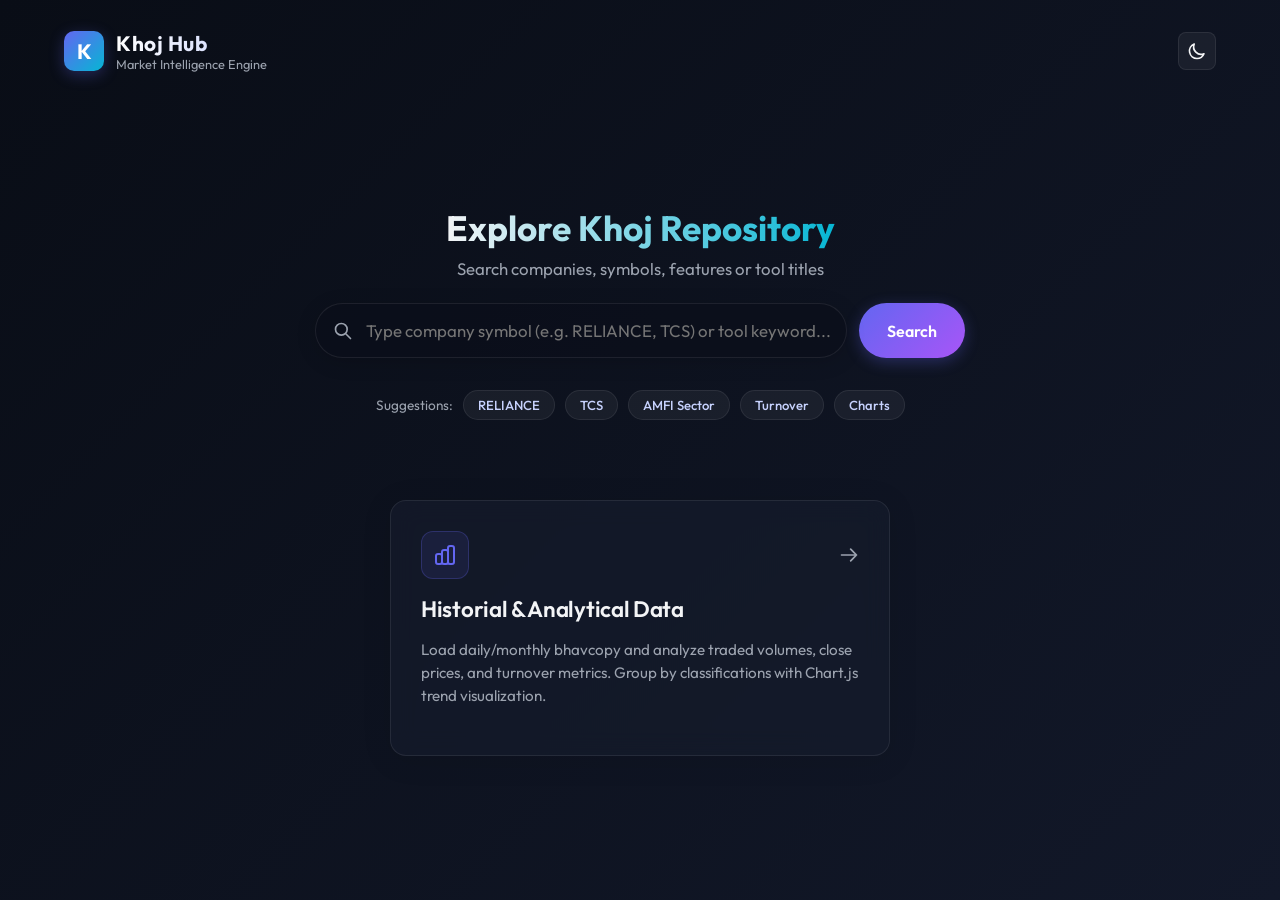
==== index.html @ 48a9803a "adds index page to the repository and light theme" ====
<!DOCTYPE html>
<html lang="en">
<head>
  <meta charset="UTF-8">
  <meta name="viewport" content="width=device-width, initial-scale=1.0">
  <title>Khoj Analytics Hub</title>
  <!-- Google Fonts: Outfit -->
  <link rel="preconnect" href="https://fonts.googleapis.com">
  <link rel="preconnect" href="https://fonts.gstatic.com" crossorigin>
  <link href="https://fonts.googleapis.com/css2?family=Outfit:wght@300;400;500;600;700&display=swap" rel="stylesheet">
  
  <style>
    :root {
      --bg-gradient-start: #090d16;
      --bg-gradient-end: #121829;
      --card-bg: rgba(22, 28, 45, 0.65);
      --card-border: rgba(255, 255, 255, 0.08);
      --text-main: #f3f4f6;
      --text-muted: #9ca3af;
      --accent-primary: #6366f1; /* Indigo */
      --accent-secondary: #06b6d4; /* Cyan */
      --accent-purple: #a855f7; /* Purple */
      --transition-speed: 0.3s;
      --logo-text-gradient-start: #ffffff;
      --logo-text-gradient-end: #c7d2fe;
      --search-bg: rgba(10, 14, 26, 0.6);
      --search-border: rgba(255, 255, 255, 0.08);
      --suggestion-bg: rgba(255, 255, 255, 0.05);
      --suggestion-hover-bg: rgba(99, 102, 241, 0.15);
      --suggestion-text: #c7d2fe;
    }

    body.light-theme {
      --bg-gradient-start: #f8fafc;
      --bg-gradient-end: #e2e8f0;
      --card-bg: rgba(255, 255, 255, 0.75);
      --card-border: rgba(15, 23, 42, 0.08);
      --text-main: #0f172a;
      --text-muted: #64748b;
      --accent-primary: #4f46e5;
      --accent-secondary: #0891b2;
      --accent-purple: #9333ea;
      --logo-text-gradient-start: #0f172a;
      --logo-text-gradient-end: #4f46e5;
      --search-bg: rgba(255, 255, 255, 0.9);
      --search-border: rgba(15, 23, 42, 0.12);
      --suggestion-bg: rgba(0, 0, 0, 0.05);
      --suggestion-hover-bg: rgba(79, 70, 229, 0.1);
      --suggestion-text: #4f46e5;
    }

    * {
      box-sizing: border-box;
      margin: 0;
      padding: 0;
    }

    body {
      font-family: 'Outfit', sans-serif;
      background: linear-gradient(135deg, var(--bg-gradient-start), var(--bg-gradient-end));
      color: var(--text-main);
      min-height: 100vh;
      overflow-x: hidden;
      display: flex;
      flex-direction: column;
      transition: background var(--transition-speed);
    }

    /* Header Styles */
    header {
      width: 100%;
      max-width: 1200px;
      margin: 0 auto;
      padding: 30px 24px;
      display: flex;
      justify-content: space-between;
      align-items: center;
    }

    .logo-container {
      display: flex;
      align-items: center;
      gap: 12px;
    }

    .logo-icon {
      width: 40px;
      height: 40px;
      background: linear-gradient(135deg, var(--accent-primary), var(--accent-secondary));
      border-radius: 10px;
      display: flex;
      align-items: center;
      justify-content: center;
      font-weight: 700;
      color: white;
      font-size: 1.3rem;
      box-shadow: 0 4px 15px rgba(99, 102, 241, 0.3);
    }

    .logo-text h1 {
      font-size: 1.3rem;
      font-weight: 700;
      background: linear-gradient(to right, var(--logo-text-gradient-start), var(--logo-text-gradient-end));
      -webkit-background-clip: text;
      -webkit-text-fill-color: transparent;
      letter-spacing: 0.5px;
    }

    .logo-text p {
      font-size: 0.8rem;
      color: var(--text-muted);
    }

    /* Theme Toggle */
    .theme-toggle-btn {
      background: var(--suggestion-bg);
      border: 1px solid var(--card-border);
      border-radius: 8px;
      width: 38px;
      height: 38px;
      display: flex;
      align-items: center;
      justify-content: center;
      cursor: pointer;
      color: var(--text-main);
      transition: all var(--transition-speed);
    }

    .theme-toggle-btn:hover {
      background: var(--suggestion-hover-bg);
      border-color: var(--accent-primary);
      transform: scale(1.05);
    }

    .theme-icon {
      width: 20px;
      height: 20px;
      stroke-width: 2.5;
    }

    .hidden {
      display: none !important;
    }

    /* Main Content */
    main {
      flex: 1;
      display: flex;
      flex-direction: column;
      align-items: center;
      justify-content: center;
      padding: 40px 24px 80px 24px;
      max-width: 800px;
      width: 100%;
      margin: 0 auto;
    }

    /* Search Area */
    .search-section {
      width: 100%;
      text-align: center;
      margin-bottom: 60px;
      display: flex;
      flex-direction: column;
      align-items: center;
      gap: 24px;
    }

    .search-title h2 {
      font-size: 2.2rem;
      font-weight: 700;
      margin-bottom: 8px;
      background: linear-gradient(to right, var(--text-main), var(--accent-secondary));
      -webkit-background-clip: text;
      -webkit-text-fill-color: transparent;
    }

    .search-title p {
      font-size: 1.05rem;
      color: var(--text-muted);
    }

    .search-box-container {
      position: relative;
      width: 100%;
      max-width: 650px;
      display: flex;
      gap: 12px;
    }

    .search-input-wrapper {
      position: relative;
      flex: 1;
    }

    .search-icon-svg {
      position: absolute;
      left: 18px;
      top: 50%;
      transform: translateY(-50%);
      width: 20px;
      height: 20px;
      color: var(--text-muted);
      pointer-events: none;
    }

    .search-input {
      width: 100%;
      padding: 16px 16px 16px 50px;
      font-size: 1.05rem;
      font-family: inherit;
      color: var(--text-main);
      background: var(--search-bg);
      border: 1px solid var(--search-border);
      border-radius: 30px;
      outline: none;
      transition: all var(--transition-speed);
      box-shadow: 0 4px 20px rgba(0, 0, 0, 0.15);
    }

    .search-input:focus {
      border-color: var(--accent-primary);
      box-shadow: 0 4px 25px rgba(99, 102, 241, 0.25);
    }

    .search-btn {
      padding: 0 28px;
      font-size: 1rem;
      font-weight: 600;
      font-family: inherit;
      color: white;
      background: linear-gradient(135deg, var(--accent-primary), var(--accent-purple));
      border: none;
      border-radius: 30px;
      cursor: pointer;
      box-shadow: 0 4px 15px rgba(99, 102, 241, 0.3);
      transition: all var(--transition-speed);
      display: flex;
      align-items: center;
      justify-content: center;
    }

    .search-btn:hover {
      transform: translateY(-2px);
      box-shadow: 0 6px 20px rgba(99, 102, 241, 0.45);
    }

    .search-btn:active {
      transform: translateY(0);
    }

    /* Suggestions */
    .suggestions {
      display: flex;
      flex-wrap: wrap;
      justify-content: center;
      gap: 10px;
      margin-top: 8px;
    }

    .suggestion-label {
      font-size: 0.85rem;
      color: var(--text-muted);
      align-self: center;
    }

    .suggestion-tag {
      font-size: 0.82rem;
      padding: 6px 14px;
      background: var(--suggestion-bg);
      color: var(--suggestion-text);
      border: 1px solid var(--card-border);
      border-radius: 20px;
      cursor: pointer;
      transition: all var(--transition-speed);
      font-weight: 500;
    }

    .suggestion-tag:hover {
      background: var(--suggestion-hover-bg);
      border-color: var(--accent-primary);
      transform: translateY(-1px);
    }

    /* Card Grid */
    .grid-container {
      width: 100%;
      display: flex;
      justify-content: center;
      margin-top: 20px;
      transition: opacity var(--transition-speed), transform var(--transition-speed);
    }

    /* Card Styling */
    .dashboard-card {
      background: var(--card-bg);
      border: 1px solid var(--card-border);
      border-radius: 16px;
      padding: 30px;
      width: 100%;
      max-width: 500px;
      cursor: pointer;
      text-decoration: none;
      color: inherit;
      display: flex;
      flex-direction: column;
      gap: 16px;
      backdrop-filter: blur(12px);
      transition: all 0.4s cubic-bezier(0.165, 0.84, 0.44, 1);
      position: relative;
      box-shadow: 0 4px 30px rgba(0, 0, 0, 0.1);
      overflow: hidden;
    }

    /* Neon Gradient Border Hover Effect */
    .dashboard-card::before {
      content: '';
      position: absolute;
      inset: 0;
      background: linear-gradient(135deg, var(--accent-primary), var(--accent-secondary), var(--accent-purple));
      opacity: 0;
      transition: opacity 0.4s;
      z-index: 0;
    }

    .dashboard-card-inner {
      position: relative;
      z-index: 1;
      display: flex;
      flex-direction: column;
      gap: 16px;
      width: 100%;
    }

    .dashboard-card:hover {
      transform: translateY(-6px) scale(1.01);
      box-shadow: 0 12px 40px rgba(99, 102, 241, 0.2);
      border-color: transparent;
    }

    .dashboard-card:hover::before {
      opacity: 0.15;
    }

    /* Card Icon */
    .card-header-row {
      display: flex;
      justify-content: space-between;
      align-items: center;
    }

    .card-icon-container {
      width: 48px;
      height: 48px;
      border-radius: 12px;
      background: rgba(99, 102, 241, 0.1);
      border: 1px solid rgba(99, 102, 241, 0.25);
      display: flex;
      align-items: center;
      justify-content: center;
      color: var(--accent-primary);
      transition: all var(--transition-speed);
    }

    .dashboard-card:hover .card-icon-container {
      background: var(--accent-primary);
      color: white;
      box-shadow: 0 0 15px rgba(99, 102, 241, 0.4);
    }

    .card-icon-svg {
      width: 24px;
      height: 24px;
    }

    .arrow-icon-svg {
      width: 20px;
      height: 20px;
      color: var(--text-muted);
      transition: transform var(--transition-speed), color var(--transition-speed);
    }

    .dashboard-card:hover .arrow-icon-svg {
      transform: translateX(5px);
      color: var(--accent-secondary);
    }

    /* Card Details */
    .card-title {
      font-size: 1.4rem;
      font-weight: 600;
      color: var(--text-main);
      letter-spacing: -0.3px;
    }

    .card-desc {
      font-size: 0.95rem;
      color: var(--text-muted);
      line-height: 1.5;
    }

    /* Expandable details list */
    .card-details-list {
      opacity: 0;
      max-height: 0;
      overflow: hidden;
      transform: translateY(10px);
      transition: all 0.5s cubic-bezier(0.165, 0.84, 0.44, 1);
      display: flex;
      flex-direction: column;
      gap: 10px;
      border-top: 1px solid rgba(255, 255, 255, 0.05);
      padding-top: 0;
    }

    body.light-theme .card-details-list {
      border-top-color: rgba(0, 0, 0, 0.05);
    }

    .dashboard-card:hover .card-details-list {
      opacity: 1;
      max-height: 260px; /* high enough to fit content */
      transform: translateY(0);
      padding-top: 16px;
      margin-top: 4px;
    }

    .detail-item {
      display: flex;
      align-items: center;
      gap: 10px;
      font-size: 0.88rem;
      color: var(--text-muted);
    }

    .detail-bullet {
      width: 6px;
      height: 6px;
      border-radius: 50%;
      background: var(--accent-secondary);
      flex-shrink: 0;
    }

    /* No search results view */
    .no-results {
      text-align: center;
      padding: 40px;
      color: var(--text-muted);
      display: none;
      flex-direction: column;
      align-items: center;
      gap: 12px;
    }

    .no-results-icon {
      width: 48px;
      height: 48px;
      color: var(--text-muted);
      opacity: 0.5;
    }

    .fade-out {
      opacity: 0.15;
      transform: scale(0.98);
      pointer-events: none;
    }
  </style>
</head>
<body>

  <!-- Header -->
  <header>
    <div class="logo-container">
      <div class="logo-icon">K</div>
      <div class="logo-text">
        <h1>Khoj Hub</h1>
        <p>Market Intelligence Engine</p>
      </div>
    </div>

    <button id="theme-toggle-btn" class="theme-toggle-btn" onclick="toggleTheme()" title="Toggle Theme" aria-label="Toggle Theme">
      <!-- Moon Icon -->
      <svg class="theme-icon moon-icon" xmlns="http://www.w3.org/2000/svg" fill="none" viewBox="0 0 24 24" stroke="currentColor">
        <path stroke-linecap="round" stroke-linejoin="round" stroke-width="2" d="M20.354 15.354A9 9 0 018.646 3.646 9.003 9.003 0 0012 21a9.003 9.003 0 008.354-5.646z" />
      </svg>
      <!-- Sun Icon -->
      <svg class="theme-icon sun-icon hidden" xmlns="http://www.w3.org/2000/svg" fill="none" viewBox="0 0 24 24" stroke="currentColor">
        <path stroke-linecap="round" stroke-linejoin="round" stroke-width="2" d="M12 3v1m0 16v1m9-9h-1M4 12H3m15.364-6.364l-.707.707M6.343 17.657l-.707.707m0-12.728l.707.707m12.728 12.728l.707.707M12 8a4 4 0 100 8 4 4 0 000-8z" />
      </svg>
    </button>
  </header>

  <!-- Main Content Area -->
  <main>
    
    <!-- Search Section -->
    <div class="search-section">
      <div class="search-title">
        <h2>Explore Khoj Repository</h2>
        <p>Search companies, symbols, features or tool titles</p>
      </div>

      <div class="search-box-container">
        <div class="search-input-wrapper">
          <svg class="search-icon-svg" xmlns="http://www.w3.org/2000/svg" fill="none" viewBox="0 0 24 24" stroke="currentColor">
            <path stroke-linecap="round" stroke-linejoin="round" stroke-width="2" d="M21 21l-6-6m2-5a7 7 0 11-14 0 7 7 0 0114 0z" />
          </svg>
          <input type="text" id="repo-search" class="search-input" placeholder="Type company symbol (e.g. RELIANCE, TCS) or tool keyword..." oninput="handleSearchInput(event)" onkeydown="handleSearchKey(event)">
        </div>
        <button class="search-btn" onclick="triggerSearchRedirect()">
          Search
        </button>
      </div>

      <!-- Suggestions -->
      <div class="suggestions">
        <span class="suggestion-label">Suggestions:</span>
        <span class="suggestion-tag" onclick="prefillSearch('RELIANCE')">RELIANCE</span>
        <span class="suggestion-tag" onclick="prefillSearch('TCS')">TCS</span>
        <span class="suggestion-tag" onclick="prefillSearch('AMFI')">AMFI Sector</span>
        <span class="suggestion-tag" onclick="prefillSearch('Turnover')">Turnover</span>
        <span class="suggestion-tag" onclick="prefillSearch('Charts')">Charts</span>
      </div>
    </div>

    <!-- Tool Cards Grid -->
    <div class="grid-container" id="cards-grid">
      
      <!-- Card: Historial & Analytical Data -->
      <a href="javascript:void(0)" class="dashboard-card" id="card-turnover" onclick="handleCardClick('turnover_assement.html')">
        <div class="dashboard-card-inner">
          <div class="card-header-row">
            <div class="card-icon-container">
              <svg class="card-icon-svg" xmlns="http://www.w3.org/2000/svg" fill="none" viewBox="0 0 24 24" stroke="currentColor">
                <path stroke-linecap="round" stroke-linejoin="round" stroke-width="2" d="M9 19v-6a2 2 0 00-2-2H5a2 2 0 00-2 2v6a2 2 0 002 2h2a2 2 0 002-2zm0 0V9a2 2 0 012-2h2a2 2 0 012 2v10m-6 0a2 2 0 002 2h2a2 2 0 002-2m0 0V5a2 2 0 012-2h2a2 2 0 012 2v14a2 2 0 01-2 2h-2a2 2 0 01-2-2z" />
              </svg>
            </div>
            <svg class="arrow-icon-svg" xmlns="http://www.w3.org/2000/svg" fill="none" viewBox="0 0 24 24" stroke="currentColor">
              <path stroke-linecap="round" stroke-linejoin="round" stroke-width="2" d="M14 5l7 7m0 0l-7 7m7-7H3" />
            </svg>
          </div>
          
          <div class="card-title">Historial & Analytical Data</div>
          
          <div class="card-desc">
            Load daily/monthly bhavcopy and analyze traded volumes, close prices, and turnover metrics. Group by classifications with Chart.js trend visualization.
          </div>

          <!-- Hover Details list -->
          <div class="card-details-list">
            <div class="detail-item">
              <div class="detail-bullet"></div>
              <span><strong>Daily & Monthly Analytics:</strong> Granular time-series switching</span>
            </div>
            <div class="detail-item">
              <div class="detail-bullet"></div>
              <span><strong>Dynamic Dimensions:</strong> Group by category, industry, zone, city</span>
            </div>
            <div class="detail-item">
              <div class="detail-bullet"></div>
              <span><strong>Trend Charting:</strong> Visualize turnover, volume, and prices</span>
            </div>
            <div class="detail-item">
              <div class="detail-bullet"></div>
              <span><strong>Tag Hierarchies:</strong> Expand and compare nested AMFI classifications</span>
            </div>
            <div class="detail-item">
              <div class="detail-bullet"></div>
              <span><strong>Offline Ingestion:</strong> Drag-and-drop parser for local CSV files</span>
            </div>
          </div>
        </div>
      </a>

    </div>

    <!-- No results container -->
    <div class="no-results" id="no-results-box">
      <svg class="no-results-icon" xmlns="http://www.w3.org/2000/svg" fill="none" viewBox="0 0 24 24" stroke="currentColor">
        <path stroke-linecap="round" stroke-linejoin="round" stroke-width="2" d="M9.172 16.172a4 4 0 015.656 0M9 10h.01M15 10h.01M21 12a9 9 0 11-18 0 9 9 0 0118 0z" />
      </svg>
      <h3>No matching tools found</h3>
      <p>Try searching for "RELIANCE", "Charts", "AMFI", or "Turnover".</p>
    </div>

  </main>

  <script>
    // Tool details and keywords for the search matching
    const TOOLS = [
      {
        id: 'card-turnover',
        url: 'turnover_assement.html',
        keywords: [
          'historial', 'historical', 'analytical', 'data', 'turnover', 'bhavcopy', 
          'volume', 'price', 'market', 'stock', 'chart', 'graph', 'trend', 
          'amfi', 'category', 'industry', 'classification', 'zone', 'city',
          'daily', 'monthly', 'ingestion', 'csv'
        ]
      }
    ];

    // Theme Management
    function toggleTheme() {
      const isLight = document.body.classList.toggle('light-theme');
      localStorage.setItem('theme', isLight ? 'light' : 'dark');
      syncThemeIcons(isLight);
    }

    function syncThemeIcons(isLight) {
      const sunIcon = document.querySelector('.sun-icon');
      const moonIcon = document.querySelector('.moon-icon');
      if (sunIcon && moonIcon) {
        if (isLight) {
          sunIcon.classList.remove('hidden');
          moonIcon.classList.add('hidden');
        } else {
          sunIcon.classList.add('hidden');
          moonIcon.classList.remove('hidden');
        }
      }
    }

    // Initialize Theme early
    (function() {
      const savedTheme = localStorage.getItem('theme');
      if (savedTheme === 'light') {
        document.body.classList.add('light-theme');
      }
    })();

    window.addEventListener('DOMContentLoaded', () => {
      const savedTheme = localStorage.getItem('theme');
      syncThemeIcons(savedTheme === 'light');
    });

    // Search and Suggestion Handling
    function prefillSearch(term) {
      const input = document.getElementById('repo-search');
      input.value = term;
      input.focus();
      // Trigger matching
      matchCards(term);
    }

    function handleSearchInput(e) {
      matchCards(e.target.value);
    }

    function handleSearchKey(e) {
      if (e.key === 'Enter') {
        triggerSearchRedirect();
      }
    }

    // Filters cards on the page. Since we have 1 card, if the query doesn't match
    // any keywords or the title, we fade it and show "No matching tools found".
    function matchCards(query) {
      const cleanQuery = query.toLowerCase().trim();
      const cardsGrid = document.getElementById('cards-grid');
      const noResults = document.getElementById('no-results-box');
      
      if (!cleanQuery) {
        // Reset state
        TOOLS.forEach(tool => {
          const card = document.getElementById(tool.id);
          if (card) card.classList.remove('fade-out');
        });
        cardsGrid.style.display = 'flex';
        noResults.style.display = 'none';
        return;
      }

      let matchCount = 0;
      
      TOOLS.forEach(tool => {
        const card = document.getElementById(tool.id);
        if (!card) return;

        // Check if query is in keywords or title
        const isMatch = tool.keywords.some(kw => kw.includes(cleanQuery)) || 
                        "historial & analytical data".includes(cleanQuery) ||
                        // Check if it looks like a symbol query
                        cleanQuery.length >= 2; // Allow stock symbols to match the main dashboard card

        if (isMatch) {
          card.classList.remove('fade-out');
          matchCount++;
        } else {
          card.classList.add('fade-out');
        }
      });

      if (matchCount === 0) {
        cardsGrid.style.display = 'none';
        noResults.style.display = 'flex';
      } else {
        cardsGrid.style.display = 'flex';
        noResults.style.display = 'none';
      }
    }

    // Handles card clicks. If search query is present, it appends it to the url
    function handleCardClick(baseUrl) {
      const query = document.getElementById('repo-search').value.trim();
      if (query) {
        // Carry search forward if it looks like a symbol/sector/etc rather than a tool title
        // Filter out tool keywords so tool-searching doesn't prefill company search in dashboard
        const isToolKeywordOnly = ['chart', 'charts', 'data', 'turnover', 'historial', 'historical', 'analytical', 'amfi'].includes(query.toLowerCase());
        
        if (!isToolKeywordOnly) {
          window.location.href = `${baseUrl}?search=${encodeURIComponent(query)}`;
          return;
        }
      }
      window.location.href = baseUrl;
    }

    // Triggered when Search button or Enter key is pressed.
    // Navigates to the first visible card with query parameter
    function triggerSearchRedirect() {
      const query = document.getElementById('repo-search').value.trim();
      // Redirect to dashboard with search parameter
      handleCardClick('turnover_assement.html');
    }
  </script>
</body>
</html>
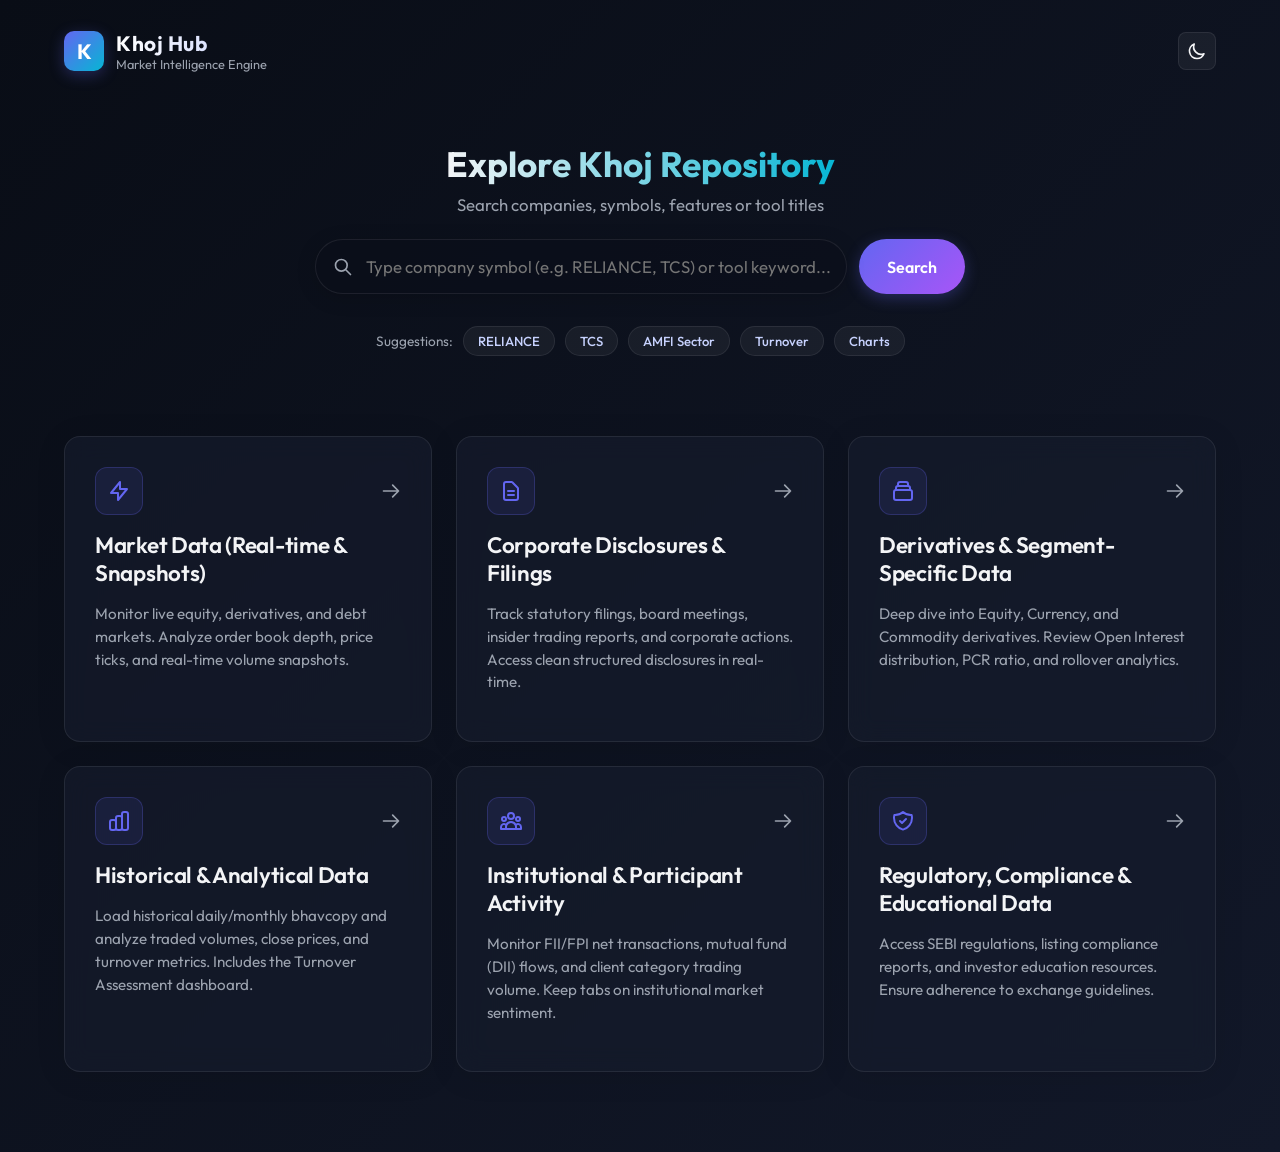
==== commit 76e06b82: "Adds cards for nevigation" ====
--- a/index.html
+++ b/index.html
@@ -150,7 +150,7 @@
       align-items: center;
       justify-content: center;
       padding: 40px 24px 80px 24px;
-      max-width: 800px;
+      max-width: 1200px;
       width: 100%;
       margin: 0 auto;
     }
@@ -285,8 +285,9 @@
     /* Card Grid */
     .grid-container {
       width: 100%;
-      display: flex;
-      justify-content: center;
+      display: grid;
+      grid-template-columns: repeat(auto-fit, minmax(320px, 1fr));
+      gap: 24px;
       margin-top: 20px;
       transition: opacity var(--transition-speed), transform var(--transition-speed);
     }
@@ -298,7 +299,6 @@
       border-radius: 16px;
       padding: 30px;
       width: 100%;
-      max-width: 500px;
       cursor: pointer;
       text-decoration: none;
       color: inherit;
@@ -526,13 +526,13 @@
     <!-- Tool Cards Grid -->
     <div class="grid-container" id="cards-grid">
       
-      <!-- Card: Historial & Analytical Data -->
-      <a href="javascript:void(0)" class="dashboard-card" id="card-turnover" onclick="handleCardClick('turnover_assement.html')">
+      <!-- Card: Market Data (Real-time & Snapshots) -->
+      <a href="javascript:void(0)" class="dashboard-card" id="card-market" onclick="handleCardClick('market_data.html')">
         <div class="dashboard-card-inner">
           <div class="card-header-row">
             <div class="card-icon-container">
               <svg class="card-icon-svg" xmlns="http://www.w3.org/2000/svg" fill="none" viewBox="0 0 24 24" stroke="currentColor">
-                <path stroke-linecap="round" stroke-linejoin="round" stroke-width="2" d="M9 19v-6a2 2 0 00-2-2H5a2 2 0 00-2 2v6a2 2 0 002 2h2a2 2 0 002-2zm0 0V9a2 2 0 012-2h2a2 2 0 012 2v10m-6 0a2 2 0 002 2h2a2 2 0 002-2m0 0V5a2 2 0 012-2h2a2 2 0 012 2v14a2 2 0 01-2 2h-2a2 2 0 01-2-2z" />
+                <path stroke-linecap="round" stroke-linejoin="round" stroke-width="2" d="M13 10V3L4 14h7v7l9-11h-7z" />
               </svg>
             </div>
             <svg class="arrow-icon-svg" xmlns="http://www.w3.org/2000/svg" fill="none" viewBox="0 0 24 24" stroke="currentColor">
@@ -540,33 +540,239 @@
             </svg>
           </div>
           
-          <div class="card-title">Historial & Analytical Data</div>
+          <div class="card-title">Market Data (Real-time & Snapshots)</div>
           
           <div class="card-desc">
-            Load daily/monthly bhavcopy and analyze traded volumes, close prices, and turnover metrics. Group by classifications with Chart.js trend visualization.
+            Monitor live equity, derivatives, and debt markets. Analyze order book depth, price ticks, and real-time volume snapshots.
           </div>
 
           <!-- Hover Details list -->
           <div class="card-details-list">
             <div class="detail-item">
               <div class="detail-bullet"></div>
-              <span><strong>Daily & Monthly Analytics:</strong> Granular time-series switching</span>
-            </div>
-            <div class="detail-item">
-              <div class="detail-bullet"></div>
-              <span><strong>Dynamic Dimensions:</strong> Group by category, industry, zone, city</span>
-            </div>
-            <div class="detail-item">
-              <div class="detail-bullet"></div>
-              <span><strong>Trend Charting:</strong> Visualize turnover, volume, and prices</span>
-            </div>
-            <div class="detail-item">
-              <div class="detail-bullet"></div>
-              <span><strong>Tag Hierarchies:</strong> Expand and compare nested AMFI classifications</span>
-            </div>
-            <div class="detail-item">
-              <div class="detail-bullet"></div>
-              <span><strong>Offline Ingestion:</strong> Drag-and-drop parser for local CSV files</span>
+              <span><strong>Equity Market Snapshot:</strong> Real-time price actions and top gainers</span>
+            </div>
+            <div class="detail-item">
+              <div class="detail-bullet"></div>
+              <span><strong>Derivatives Depth:</strong> Live Open Interest (OI) updates</span>
+            </div>
+            <div class="detail-item">
+              <div class="detail-bullet"></div>
+              <span><strong>Debt & Money:</strong> Government bonds and call money rates</span>
+            </div>
+            <div class="detail-item">
+              <div class="detail-bullet"></div>
+              <span><strong>Live Tick Feeds:</strong> WebSocket high-frequency order book logs</span>
+            </div>
+          </div>
+        </div>
+      </a>
+
+      <!-- Card: Corporate Disclosures & Filings -->
+      <a href="javascript:void(0)" class="dashboard-card" id="card-disclosures" onclick="handleCardClick('corporate_disclosures.html')">
+        <div class="dashboard-card-inner">
+          <div class="card-header-row">
+            <div class="card-icon-container">
+              <svg class="card-icon-svg" xmlns="http://www.w3.org/2000/svg" fill="none" viewBox="0 0 24 24" stroke="currentColor">
+                <path stroke-linecap="round" stroke-linejoin="round" stroke-width="2" d="M9 12h6m-6 4h6m2 5H7a2 2 0 01-2-2V5a2 2 0 012-2h5.586a1 1 0 01.707.293l5.414 5.414a1 1 0 01.293.707V19a2 2 0 01-2 2z" />
+              </svg>
+            </div>
+            <svg class="arrow-icon-svg" xmlns="http://www.w3.org/2000/svg" fill="none" viewBox="0 0 24 24" stroke="currentColor">
+              <path stroke-linecap="round" stroke-linejoin="round" stroke-width="2" d="M14 5l7 7m0 0l-7 7m7-7H3" />
+            </svg>
+          </div>
+          
+          <div class="card-title">Corporate Disclosures & Filings</div>
+          
+          <div class="card-desc">
+            Track statutory filings, board meetings, insider trading reports, and corporate actions. Access clean structured disclosures in real-time.
+          </div>
+
+          <!-- Hover Details list -->
+          <div class="card-details-list">
+            <div class="detail-item">
+              <div class="detail-bullet"></div>
+              <span><strong>Financial Results:</strong> SEBI quarterly audits & statements</span>
+            </div>
+            <div class="detail-item">
+              <div class="detail-bullet"></div>
+              <span><strong>Shareholding Patterns:</strong> Promoter and institutional holdings</span>
+            </div>
+            <div class="detail-item">
+              <div class="detail-bullet"></div>
+              <span><strong>Insider Trading:</strong> Acquisition filings and Form C/D reports</span>
+            </div>
+            <div class="detail-item">
+              <div class="detail-bullet"></div>
+              <span><strong>Corporate Actions:</strong> Dividend splits and merger documents</span>
+            </div>
+          </div>
+        </div>
+      </a>
+
+      <!-- Card: Derivatives & Segment-Specific Data -->
+      <a href="javascript:void(0)" class="dashboard-card" id="card-derivatives" onclick="handleCardClick('derivatives_data.html')">
+        <div class="dashboard-card-inner">
+          <div class="card-header-row">
+            <div class="card-icon-container">
+              <svg class="card-icon-svg" xmlns="http://www.w3.org/2000/svg" fill="none" viewBox="0 0 24 24" stroke="currentColor">
+                <path stroke-linecap="round" stroke-linejoin="round" stroke-width="2" d="M19 11H5m14 0a2 2 0 012 2v6a2 2 0 01-2 2H5a2 2 0 01-2-2v-6a2 2 0 012-2m14 0V9a2 2 0 00-2-2M5 11V9a2 2 0 012-2m0 0V5a2 2 0 012-2h6a2 2 0 012 2v2M7 7h10" />
+              </svg>
+            </div>
+            <svg class="arrow-icon-svg" xmlns="http://www.w3.org/2000/svg" fill="none" viewBox="0 0 24 24" stroke="currentColor">
+              <path stroke-linecap="round" stroke-linejoin="round" stroke-width="2" d="M14 5l7 7m0 0l-7 7m7-7H3" />
+            </svg>
+          </div>
+          
+          <div class="card-title">Derivatives & Segment-Specific Data</div>
+          
+          <div class="card-desc">
+            Deep dive into Equity, Currency, and Commodity derivatives. Review Open Interest distribution, PCR ratio, and rollover analytics.
+          </div>
+
+          <!-- Hover Details list -->
+          <div class="card-details-list">
+            <div class="detail-item">
+              <div class="detail-bullet"></div>
+              <span><strong>Equity Derivatives:</strong> Option chain and futures stats</span>
+            </div>
+            <div class="detail-item">
+              <div class="detail-bullet"></div>
+              <span><strong>Currency F&O:</strong> USDINR, EURINR volume and contract charts</span>
+            </div>
+            <div class="detail-item">
+              <div class="detail-bullet"></div>
+              <span><strong>Commodity Data:</strong> Gold and crude oil contract margins</span>
+            </div>
+            <div class="detail-item">
+              <div class="detail-bullet"></div>
+              <span><strong>Interest Rate Futures:</strong> Yield-to-maturity tracking</span>
+            </div>
+          </div>
+        </div>
+      </a>
+
+      <!-- Card: Historical & Analytical Data -->
+      <a href="javascript:void(0)" class="dashboard-card" id="card-historical" onclick="handleCardClick('historical_analytical.html')">
+        <div class="dashboard-card-inner">
+          <div class="card-header-row">
+            <div class="card-icon-container">
+              <svg class="card-icon-svg" xmlns="http://www.w3.org/2000/svg" fill="none" viewBox="0 0 24 24" stroke="currentColor">
+                <path stroke-linecap="round" stroke-linejoin="round" stroke-width="2" d="M9 19v-6a2 2 0 00-2-2H5a2 2 0 00-2 2v6a2 2 0 002 2h2a2 2 0 002-2m0 0V9a2 2 0 012-2h2a2 2 0 012 2v10m-6 0a2 2 0 002 2h2a2 2 0 002-2m0 0V5a2 2 0 012-2h2a2 2 0 012 2v14a2 2 0 01-2 2h-2a2 2 0 01-2-2z" />
+              </svg>
+            </div>
+            <svg class="arrow-icon-svg" xmlns="http://www.w3.org/2000/svg" fill="none" viewBox="0 0 24 24" stroke="currentColor">
+              <path stroke-linecap="round" stroke-linejoin="round" stroke-width="2" d="M14 5l7 7m0 0l-7 7m7-7H3" />
+            </svg>
+          </div>
+          
+          <div class="card-title">Historical & Analytical Data</div>
+          
+          <div class="card-desc">
+            Load historical daily/monthly bhavcopy and analyze traded volumes, close prices, and turnover metrics. Includes the Turnover Assessment dashboard.
+          </div>
+
+          <!-- Hover Details list -->
+          <div class="card-details-list">
+            <div class="detail-item">
+              <div class="detail-bullet"></div>
+              <span><strong>Historical Turnover:</strong> Granular time-series switching</span>
+            </div>
+            <div class="detail-item">
+              <div class="detail-bullet"></div>
+              <span><strong>Historical Prices:</strong> Close prices and split adjustments</span>
+            </div>
+            <div class="detail-item">
+              <div class="detail-bullet"></div>
+              <span><strong>Index History:</strong> Nifty/Sensex aggregate index historical ratios</span>
+            </div>
+            <div class="detail-item">
+              <div class="detail-bullet"></div>
+              <span><strong>Data Archives:</strong> Bulk & block deal databases</span>
+            </div>
+          </div>
+        </div>
+      </a>
+
+      <!-- Card: Institutional & Participant Activity -->
+      <a href="javascript:void(0)" class="dashboard-card" id="card-institutional" onclick="handleCardClick('institutional_activity.html')">
+        <div class="dashboard-card-inner">
+          <div class="card-header-row">
+            <div class="card-icon-container">
+              <svg class="card-icon-svg" xmlns="http://www.w3.org/2000/svg" fill="none" viewBox="0 0 24 24" stroke="currentColor">
+                <path stroke-linecap="round" stroke-linejoin="round" stroke-width="2" d="M17 20h5v-2a3 3 0 00-5.356-1.857M17 20H7m10 0v-2c0-.656-.126-1.283-.356-1.857M7 20H2v-2a3 3 0 015.356-1.857M7 20v-2c0-.656.126-1.283.356-1.857m0 0a5.002 5.002 0 019.288 0M15 7a3 3 0 11-6 0 3 3 0 016 0zm6 3a2 2 0 11-4 0 2 2 0 014 0zM7 10a2 2 0 11-4 0 2 2 0 014 0z" />
+              </svg>
+            </div>
+            <svg class="arrow-icon-svg" xmlns="http://www.w3.org/2000/svg" fill="none" viewBox="0 0 24 24" stroke="currentColor">
+              <path stroke-linecap="round" stroke-linejoin="round" stroke-width="2" d="M14 5l7 7m0 0l-7 7m7-7H3" />
+            </svg>
+          </div>
+          
+          <div class="card-title">Institutional & Participant Activity</div>
+          
+          <div class="card-desc">
+            Monitor FII/FPI net transactions, mutual fund (DII) flows, and client category trading volume. Keep tabs on institutional market sentiment.
+          </div>
+
+          <!-- Hover Details list -->
+          <div class="card-details-list">
+            <div class="detail-item">
+              <div class="detail-bullet"></div>
+              <span><strong>FII/FPI Flows:</strong> Cash segment & derivative trading logs</span>
+            </div>
+            <div class="detail-item">
+              <div class="detail-bullet"></div>
+              <span><strong>DII Activities:</strong> Mutual fund aggregate asset tracking</span>
+            </div>
+            <div class="detail-item">
+              <div class="detail-bullet"></div>
+              <span><strong>Client Segment:</strong> Retail, HNI, and NRI volume shares</span>
+            </div>
+            <div class="detail-item">
+              <div class="detail-bullet"></div>
+              <span><strong>Margin Trading:</strong> Short interest and outstanding balances</span>
+            </div>
+          </div>
+        </div>
+      </a>
+
+      <!-- Card: Regulatory, Compliance & Educational Data -->
+      <a href="javascript:void(0)" class="dashboard-card" id="card-regulatory" onclick="handleCardClick('regulatory_compliance.html')">
+        <div class="dashboard-card-inner">
+          <div class="card-header-row">
+            <div class="card-icon-container">
+              <svg class="card-icon-svg" xmlns="http://www.w3.org/2000/svg" fill="none" viewBox="0 0 24 24" stroke="currentColor">
+                <path stroke-linecap="round" stroke-linejoin="round" stroke-width="2" d="M9 12l2 2 4-4m5.618-4.016A11.955 11.955 0 0112 2.944a11.955 11.955 0 01-8.618 3.04A12.02 12.02 0 003 9c0 5.591 3.824 10.29 9 11.622 5.176-1.332 9-6.03 9-11.622 0-1.042-.133-2.052-.382-3.016z" />
+              </svg>
+            </div>
+            <svg class="arrow-icon-svg" xmlns="http://www.w3.org/2000/svg" fill="none" viewBox="0 0 24 24" stroke="currentColor">
+              <path stroke-linecap="round" stroke-linejoin="round" stroke-width="2" d="M14 5l7 7m0 0l-7 7m7-7H3" />
+            </svg>
+          </div>
+          
+          <div class="card-title">Regulatory, Compliance & Educational Data</div>
+          
+          <div class="card-desc">
+            Access SEBI regulations, listing compliance reports, and investor education resources. Ensure adherence to exchange guidelines.
+          </div>
+
+          <!-- Hover Details list -->
+          <div class="card-details-list">
+            <div class="detail-item">
+              <div class="detail-bullet"></div>
+              <span><strong>SEBI Circulars:</strong> Rules, mandates, and policy releases</span>
+            </div>
+            <div class="detail-item">
+              <div class="detail-bullet"></div>
+              <span><strong>Listing Status:</strong> Corporate compliance checklists</span>
+            </div>
+            <div class="detail-item">
+              <div class="detail-bullet"></div>
+              <span><strong>Exchange Bylaws:</strong> Trading rules and circuit margins</span>
+            </div>
+            <div class="detail-item">
+              <div class="detail-bullet"></div>
+              <span><strong>Investor Education:</strong> FAQ guides and grievance forms</span>
             </div>
           </div>
         </div>
@@ -589,13 +795,53 @@
     // Tool details and keywords for the search matching
     const TOOLS = [
       {
-        id: 'card-turnover',
-        url: 'turnover_assement.html',
+        id: 'card-market',
+        url: 'market_data.html',
+        keywords: [
+          'market', 'data', 'realtime', 'real-time', 'snapshots', 'equity', 'derivatives', 'debt', 'money', 
+          'live', 'ticks', 'prices', 'order book', 'depth', 'websocket', 'streams', 'feed'
+        ]
+      },
+      {
+        id: 'card-disclosures',
+        url: 'corporate_disclosures.html',
+        keywords: [
+          'corporate', 'disclosures', 'filings', 'board meetings', 'financials', 'results', 'shareholding', 
+          'patterns', 'insider', 'trading', 'actions', 'dividends', 'splits', 'sebi', 'announcements'
+        ]
+      },
+      {
+        id: 'card-derivatives',
+        url: 'derivatives_data.html',
+        keywords: [
+          'derivatives', 'segment', 'f&o', 'options', 'futures', 'open interest', 'oi', 'pcr', 'rollover', 
+          'currency', 'commodity', 'gold', 'crude', 'g-sec', 'yield', 'interest rate'
+        ]
+      },
+      {
+        id: 'card-historical',
+        url: 'historical_analytical.html',
         keywords: [
           'historial', 'historical', 'analytical', 'data', 'turnover', 'bhavcopy', 
           'volume', 'price', 'market', 'stock', 'chart', 'graph', 'trend', 
           'amfi', 'category', 'industry', 'classification', 'zone', 'city',
-          'daily', 'monthly', 'ingestion', 'csv'
+          'daily', 'monthly', 'ingestion', 'csv', 'prices', 'archives', 'index history'
+        ]
+      },
+      {
+        id: 'card-institutional',
+        url: 'institutional_activity.html',
+        keywords: [
+          'institutional', 'participant', 'activity', 'fii', 'fpi', 'dii', 'mutual fund', 'flows', 
+          'client', 'category', 'retail', 'pro', 'prop', 'nri', 'margin', 'short sales'
+        ]
+      },
+      {
+        id: 'card-regulatory',
+        url: 'regulatory_compliance.html',
+        keywords: [
+          'regulatory', 'compliance', 'educational', 'sebi', 'circulars', 'rules', 'listing', 
+          'exchange', 'bylaws', 'investor', 'protection', 'education', 'faqs', 'grievance'
         ]
       }
     ];
@@ -653,8 +899,7 @@
       }
     }
 
-    // Filters cards on the page. Since we have 1 card, if the query doesn't match
-    // any keywords or the title, we fade it and show "No matching tools found".
+    // Filters cards on the page based on keywords, title, or search tags
     function matchCards(query) {
       const cleanQuery = query.toLowerCase().trim();
       const cardsGrid = document.getElementById('cards-grid');
@@ -666,7 +911,7 @@
           const card = document.getElementById(tool.id);
           if (card) card.classList.remove('fade-out');
         });
-        cardsGrid.style.display = 'flex';
+        cardsGrid.style.display = 'grid';
         noResults.style.display = 'none';
         return;
       }
@@ -677,11 +922,13 @@
         const card = document.getElementById(tool.id);
         if (!card) return;
 
+        // Check title text inside card
+        const titleElement = card.querySelector('.card-title');
+        const titleText = titleElement ? titleElement.textContent.toLowerCase() : '';
+
         // Check if query is in keywords or title
         const isMatch = tool.keywords.some(kw => kw.includes(cleanQuery)) || 
-                        "historial & analytical data".includes(cleanQuery) ||
-                        // Check if it looks like a symbol query
-                        cleanQuery.length >= 2; // Allow stock symbols to match the main dashboard card
+                        titleText.includes(cleanQuery);
 
         if (isMatch) {
           card.classList.remove('fade-out');
@@ -695,7 +942,7 @@
         cardsGrid.style.display = 'none';
         noResults.style.display = 'flex';
       } else {
-        cardsGrid.style.display = 'flex';
+        cardsGrid.style.display = 'grid';
         noResults.style.display = 'none';
       }
     }
@@ -704,8 +951,6 @@
     function handleCardClick(baseUrl) {
       const query = document.getElementById('repo-search').value.trim();
       if (query) {
-        // Carry search forward if it looks like a symbol/sector/etc rather than a tool title
-        // Filter out tool keywords so tool-searching doesn't prefill company search in dashboard
         const isToolKeywordOnly = ['chart', 'charts', 'data', 'turnover', 'historial', 'historical', 'analytical', 'amfi'].includes(query.toLowerCase());
         
         if (!isToolKeywordOnly) {
@@ -719,9 +964,17 @@
     // Triggered when Search button or Enter key is pressed.
     // Navigates to the first visible card with query parameter
     function triggerSearchRedirect() {
-      const query = document.getElementById('repo-search').value.trim();
-      // Redirect to dashboard with search parameter
-      handleCardClick('turnover_assement.html');
+      // Find the first visible card that is not faded out
+      const visibleCard = Array.from(document.querySelectorAll('.dashboard-card')).find(card => !card.classList.contains('fade-out'));
+      if (visibleCard) {
+        const tool = TOOLS.find(t => t.id === visibleCard.id);
+        if (tool) {
+          handleCardClick(tool.url);
+          return;
+        }
+      }
+      // Fallback
+      handleCardClick('historical_analytical.html');
     }
   </script>
 </body>
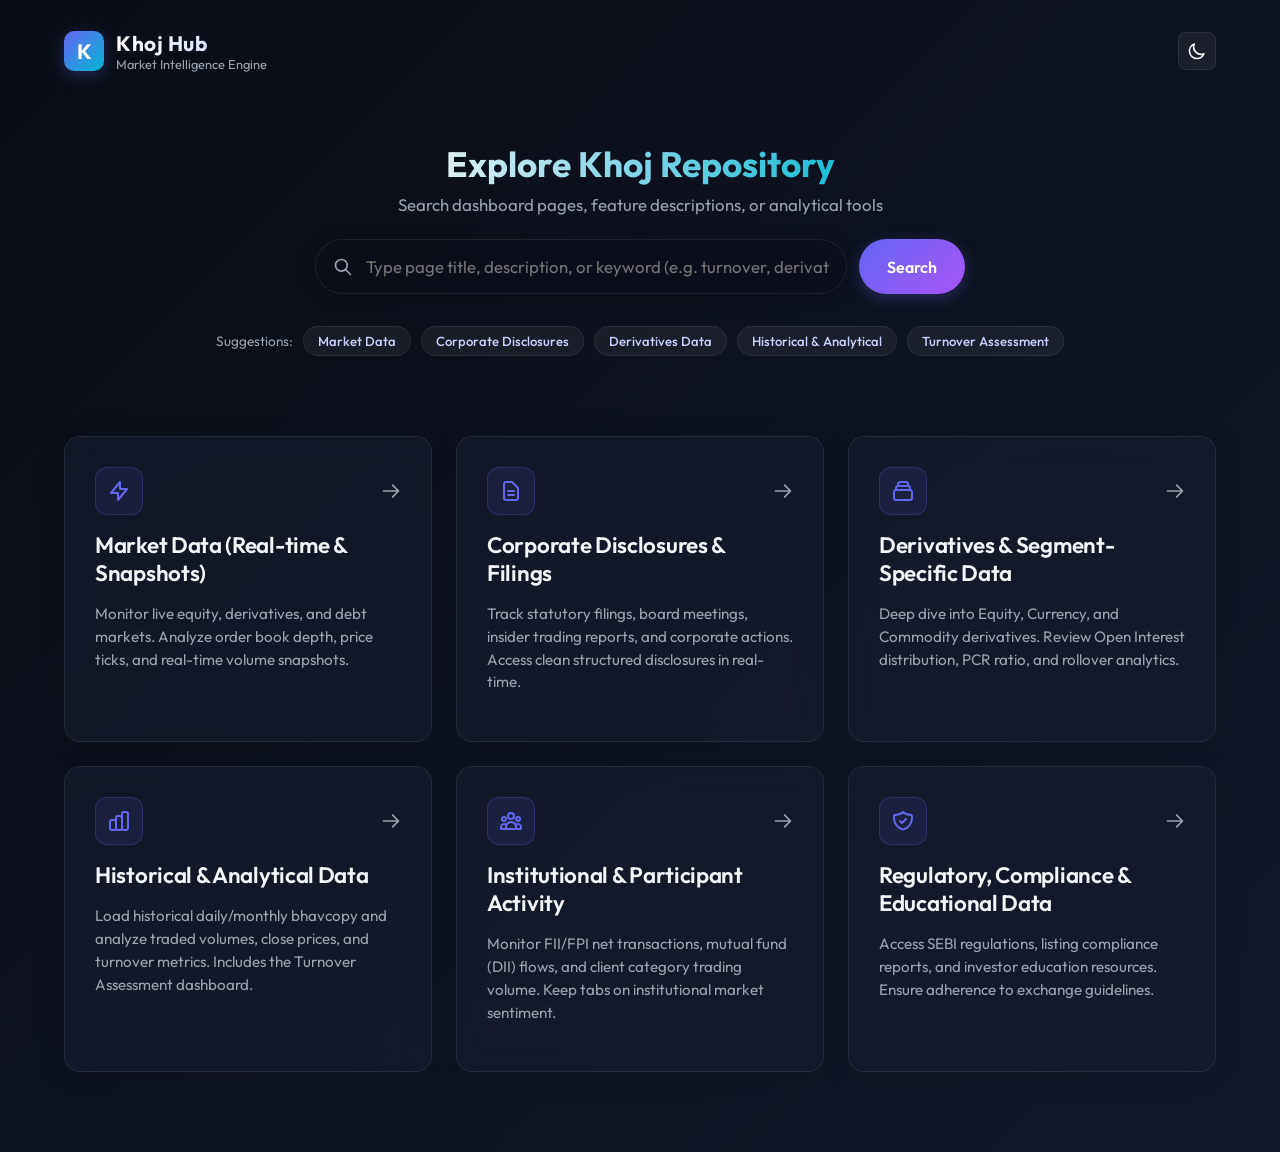
==== commit 3b76c914: "feat(search): limit autocomplete dropdown to top four rich-text results - Limit autocomplete search " ====
--- a/index.html
+++ b/index.html
@@ -464,6 +464,162 @@
       transform: scale(0.98);
       pointer-events: none;
     }
+
+    /* Search results dropdown styles */
+    .search-results-dropdown {
+      position: absolute;
+      top: calc(100% + 8px);
+      left: 0;
+      width: 100%;
+      background: var(--card-bg);
+      border: 1px solid var(--card-border);
+      border-radius: 16px;
+      max-height: 380px;
+      overflow-y: auto;
+      z-index: 100;
+      box-shadow: 0 12px 40px rgba(0, 0, 0, 0.3);
+      backdrop-filter: blur(16px);
+      -webkit-backdrop-filter: blur(16px);
+      text-align: left;
+      display: flex;
+      flex-direction: column;
+    }
+
+    .search-results-dropdown.hidden {
+      display: none !important;
+    }
+
+    .search-result-item {
+      padding: 14px 18px;
+      border-bottom: 1px solid rgba(255, 255, 255, 0.05);
+      cursor: pointer;
+      display: flex;
+      flex-direction: column;
+      gap: 4px;
+      transition: background var(--transition-speed), border-left var(--transition-speed);
+      border-left: 3px solid transparent;
+      text-decoration: none;
+      color: inherit;
+    }
+
+    body.light-theme .search-result-item {
+      border-bottom-color: rgba(0, 0, 0, 0.05);
+    }
+
+    .search-result-item:last-child {
+      border-bottom: none;
+      border-bottom-left-radius: 15px;
+      border-bottom-right-radius: 15px;
+    }
+
+    .search-result-item:first-child {
+      border-top-left-radius: 15px;
+      border-top-right-radius: 15px;
+    }
+
+    .search-result-item:hover,
+    .search-result-item.keyboard-active {
+      background: var(--suggestion-hover-bg);
+      border-left-color: var(--accent-primary);
+      outline: none;
+    }
+
+    .result-header {
+      display: flex;
+      justify-content: space-between;
+      align-items: center;
+      gap: 12px;
+    }
+
+    .result-title {
+      font-size: 1.1rem;
+      font-weight: 600;
+      color: var(--text-main);
+      transition: color var(--transition-speed);
+    }
+
+    .search-result-item:hover .result-title,
+    .search-result-item.keyboard-active .result-title {
+      color: var(--accent-secondary);
+    }
+
+    .result-category {
+      font-size: 0.72rem;
+      font-weight: 600;
+      color: var(--accent-primary);
+      text-transform: uppercase;
+      letter-spacing: 0.8px;
+      background: rgba(99, 102, 241, 0.1);
+      padding: 2px 8px;
+      border-radius: 12px;
+      border: 1px solid rgba(99, 102, 241, 0.2);
+    }
+
+    body.light-theme .result-category {
+      background: rgba(79, 70, 229, 0.08);
+      color: var(--accent-primary);
+    }
+
+    .result-subtitle {
+      font-size: 0.88rem;
+      font-weight: 500;
+      color: var(--accent-purple);
+    }
+
+    .result-desc {
+      font-size: 0.84rem;
+      color: var(--text-muted);
+      line-height: 1.45;
+      margin-top: 2px;
+    }
+
+    .result-details {
+      display: flex;
+      flex-wrap: wrap;
+      gap: 6px;
+      margin-top: 6px;
+    }
+
+    .result-detail-tag {
+      font-size: 0.76rem;
+      color: var(--text-muted);
+      background: rgba(255, 255, 255, 0.03);
+      padding: 2px 6px;
+      border-radius: 4px;
+      border: 1px solid rgba(255, 255, 255, 0.05);
+    }
+
+    body.light-theme .result-detail-tag {
+      background: rgba(0, 0, 0, 0.03);
+      border-color: rgba(0, 0, 0, 0.05);
+    }
+
+    .search-highlight {
+      background: rgba(99, 102, 241, 0.25);
+      color: var(--accent-secondary);
+      border-radius: 2px;
+      padding: 0 2px;
+      font-weight: 600;
+    }
+
+    body.light-theme .search-highlight {
+      background: rgba(79, 70, 229, 0.15);
+      color: var(--accent-primary);
+    }
+
+    .search-results-dropdown::-webkit-scrollbar {
+      width: 6px;
+    }
+    .search-results-dropdown::-webkit-scrollbar-track {
+      background: transparent;
+    }
+    .search-results-dropdown::-webkit-scrollbar-thumb {
+      background: var(--card-border);
+      border-radius: 3px;
+    }
+    .search-results-dropdown::-webkit-scrollbar-thumb:hover {
+      background: var(--accent-primary);
+    }
   </style>
 </head>
 <body>
@@ -497,7 +653,7 @@
     <div class="search-section">
       <div class="search-title">
         <h2>Explore Khoj Repository</h2>
-        <p>Search companies, symbols, features or tool titles</p>
+        <p>Search dashboard pages, feature descriptions, or analytical tools</p>
       </div>
 
       <div class="search-box-container">
@@ -505,7 +661,8 @@
           <svg class="search-icon-svg" xmlns="http://www.w3.org/2000/svg" fill="none" viewBox="0 0 24 24" stroke="currentColor">
             <path stroke-linecap="round" stroke-linejoin="round" stroke-width="2" d="M21 21l-6-6m2-5a7 7 0 11-14 0 7 7 0 0114 0z" />
           </svg>
-          <input type="text" id="repo-search" class="search-input" placeholder="Type company symbol (e.g. RELIANCE, TCS) or tool keyword..." oninput="handleSearchInput(event)" onkeydown="handleSearchKey(event)">
+          <input type="text" id="repo-search" class="search-input" placeholder="Type page title, description, or keyword (e.g. turnover, derivatives)..." oninput="handleSearchInput(event)" onkeydown="handleSearchKey(event)" autocomplete="off">
+          <div id="search-results-dropdown" class="search-results-dropdown hidden"></div>
         </div>
         <button class="search-btn" onclick="triggerSearchRedirect()">
           Search
@@ -515,11 +672,11 @@
       <!-- Suggestions -->
       <div class="suggestions">
         <span class="suggestion-label">Suggestions:</span>
-        <span class="suggestion-tag" onclick="prefillSearch('RELIANCE')">RELIANCE</span>
-        <span class="suggestion-tag" onclick="prefillSearch('TCS')">TCS</span>
-        <span class="suggestion-tag" onclick="prefillSearch('AMFI')">AMFI Sector</span>
-        <span class="suggestion-tag" onclick="prefillSearch('Turnover')">Turnover</span>
-        <span class="suggestion-tag" onclick="prefillSearch('Charts')">Charts</span>
+        <span class="suggestion-tag" onclick="prefillSearch('Market Data')">Market Data</span>
+        <span class="suggestion-tag" onclick="prefillSearch('Corporate Disclosures')">Corporate Disclosures</span>
+        <span class="suggestion-tag" onclick="prefillSearch('Derivatives Data')">Derivatives Data</span>
+        <span class="suggestion-tag" onclick="prefillSearch('Historical & Analytical')">Historical & Analytical</span>
+        <span class="suggestion-tag" onclick="prefillSearch('Turnover Assessment')">Turnover Assessment</span>
       </div>
     </div>
 
@@ -792,59 +949,125 @@
   </main>
 
   <script>
-    // Tool details and keywords for the search matching
-    const TOOLS = [
+    let keyboardSelectedIndex = -1;
+    let visibleSearchResults = [];
+
+    // Fallback data if JSON fetch fails (e.g. CORS on file:// protocol)
+    const SEARCH_INDEX_FALLBACK = [
       {
-        id: 'card-market',
-        url: 'market_data.html',
-        keywords: [
-          'market', 'data', 'realtime', 'real-time', 'snapshots', 'equity', 'derivatives', 'debt', 'money', 
-          'live', 'ticks', 'prices', 'order book', 'depth', 'websocket', 'streams', 'feed'
+        "title": "Market Data",
+        "subtitle": "Real-time & Snapshots",
+        "url": "market_data.html",
+        "category": "Real-time Trading & Pricing",
+        "description": "Monitor live equity, derivatives, and debt markets. Analyze order book depth, price ticks, and real-time volume snapshots. WebSocket high-frequency order book logs, bond yields, call money rates, and top gainers/losers.",
+        "details": [
+          "Equity Market Snapshot (prices & gainers)",
+          "Derivatives Depth (live Open Interest)",
+          "Debt & Money (government bonds & call money)",
+          "Live Tick Feeds (WebSocket logs)"
         ]
       },
       {
-        id: 'card-disclosures',
-        url: 'corporate_disclosures.html',
-        keywords: [
-          'corporate', 'disclosures', 'filings', 'board meetings', 'financials', 'results', 'shareholding', 
-          'patterns', 'insider', 'trading', 'actions', 'dividends', 'splits', 'sebi', 'announcements'
+        "title": "Corporate Disclosures & Filings",
+        "subtitle": "SEBI Filings & Board Meetings",
+        "url": "corporate_disclosures.html",
+        "category": "Compliance & Corporate Actions",
+        "description": "Track statutory filings, board meetings, insider trading reports, and corporate actions. Access clean structured disclosures, Shareholding Patterns, and promoters details in real-time.",
+        "details": [
+          "Financial Results (SEBI quarterly audits)",
+          "Shareholding Patterns (promoter & institutional)",
+          "Insider Trading (Form C/D acquisition filings)",
+          "Corporate Actions (dividend splits & mergers)"
         ]
       },
       {
-        id: 'card-derivatives',
-        url: 'derivatives_data.html',
-        keywords: [
-          'derivatives', 'segment', 'f&o', 'options', 'futures', 'open interest', 'oi', 'pcr', 'rollover', 
-          'currency', 'commodity', 'gold', 'crude', 'g-sec', 'yield', 'interest rate'
+        "title": "Derivatives & Segment-Specific Data",
+        "subtitle": "F&O Option Chains & Roll-overs",
+        "url": "derivatives_data.html",
+        "category": "F&O Analytics",
+        "description": "Deep dive into Equity, Currency, and Commodity derivatives. Review Open Interest (OI) distribution, PCR ratio, yield-to-maturity tracking, and rollover analytics.",
+        "details": [
+          "Equity Derivatives (option chains & futures)",
+          "Currency F&O (USDINR, EURINR volume charts)",
+          "Commodity Data (gold & crude margins)",
+          "Interest Rate Futures (YTM tracking)"
         ]
       },
       {
-        id: 'card-historical',
-        url: 'historical_analytical.html',
-        keywords: [
-          'historial', 'historical', 'analytical', 'data', 'turnover', 'bhavcopy', 
-          'volume', 'price', 'market', 'stock', 'chart', 'graph', 'trend', 
-          'amfi', 'category', 'industry', 'classification', 'zone', 'city',
-          'daily', 'monthly', 'ingestion', 'csv', 'prices', 'archives', 'index history'
+        "title": "Historical & Analytical Data",
+        "subtitle": "Bhavcopy & Turnover Trends",
+        "url": "historical_analytical.html",
+        "category": "Historical Archives",
+        "description": "Load historical daily and monthly bhavcopy and analyze traded volumes, close prices, and turnover metrics. Includes the Turnover Assessment dashboard and AMFI category/industry classification filters.",
+        "details": [
+          "Historical Turnover (granular time-series)",
+          "Historical Prices (close prices & adjustments)",
+          "Index History (Nifty & Sensex ratios)",
+          "Data Archives (bulk & block deal databases)"
         ]
       },
       {
-        id: 'card-institutional',
-        url: 'institutional_activity.html',
-        keywords: [
-          'institutional', 'participant', 'activity', 'fii', 'fpi', 'dii', 'mutual fund', 'flows', 
-          'client', 'category', 'retail', 'pro', 'prop', 'nri', 'margin', 'short sales'
+        "title": "Turnover Assessment Dashboard",
+        "subtitle": "Equity Delivery & Traded Volume Analysis",
+        "url": "turnover_assement.html",
+        "category": "Historical Analytics",
+        "description": "Analyze equity delivery turnover, daily and monthly volume trends, percentage delivery across stocks. Filter by cap sizes, delivery ranges, and export CSV/Excel reports.",
+        "details": [
+          "Daily & Monthly Turnover (granular analysis)",
+          "Volume Trends & Delivery % ratios",
+          "Sector & Cap-Size classifications",
+          "Excel & CSV data exporting and downloads"
         ]
       },
       {
-        id: 'card-regulatory',
-        url: 'regulatory_compliance.html',
-        keywords: [
-          'regulatory', 'compliance', 'educational', 'sebi', 'circulars', 'rules', 'listing', 
-          'exchange', 'bylaws', 'investor', 'protection', 'education', 'faqs', 'grievance'
+        "title": "Institutional & Participant Activity",
+        "subtitle": "FII, FPI & DII Flows",
+        "url": "institutional_activity.html",
+        "category": "Market Participant Flow",
+        "description": "Monitor FII/FPI net transactions, mutual fund (DII) flows, and client category trading volume. Keep tabs on institutional market sentiment and retail/HNI/NRI volume shares.",
+        "details": [
+          "FII/FPI Flows (cash & derivatives)",
+          "DII Activities (mutual fund aggregates)",
+          "Client Segment (retail & HNI volumes)",
+          "Margin Trading (short sales & balances)"
+        ]
+      },
+      {
+        "title": "Regulatory, Compliance & Educational Data",
+        "subtitle": "SEBI Mandates & Investor Resources",
+        "url": "regulatory_compliance.html",
+        "category": "Policy & Compliance",
+        "description": "Access SEBI regulations, listing compliance reports, and investor education resources. Ensure adherence to exchange guidelines, bylaws, circuit margins, and grievance procedures.",
+        "details": [
+          "SEBI Circulars (policy mandates & updates)",
+          "Listing Status (corporate compliance lists)",
+          "Exchange Bylaws (trading rules & circuit margins)",
+          "Investor Education (FAQ guides & grievance forms)"
         ]
       }
     ];
+
+    // Initialize searchIndex immediately from fallback
+    let searchIndex = SEARCH_INDEX_FALLBACK;
+
+    // Load search index from file if possible
+    async function loadSearchIndex() {
+      try {
+        const response = await fetch('search_index.json');
+        if (response.ok) {
+          const data = await response.json();
+          if (Array.isArray(data) && data.length > 0) {
+            searchIndex = data;
+            console.log('Search index loaded dynamically from JSON.');
+          }
+        }
+      } catch (error) {
+        console.warn('Using local fallback search index:', error.message);
+      }
+    }
+
+    // Initialize search index fetch
+    loadSearchIndex();
 
     // Theme Management
     function toggleTheme() {
@@ -885,21 +1108,67 @@
       const input = document.getElementById('repo-search');
       input.value = term;
       input.focus();
-      // Trigger matching
+      // Trigger matching & search dropdown
       matchCards(term);
+      performSearch(term);
     }
 
     function handleSearchInput(e) {
-      matchCards(e.target.value);
+      const val = e.target.value;
+      matchCards(val);
+      performSearch(val);
     }
 
     function handleSearchKey(e) {
-      if (e.key === 'Enter') {
-        triggerSearchRedirect();
+      const dropdown = document.getElementById('search-results-dropdown');
+      
+      if (dropdown.classList.contains('hidden') || visibleSearchResults.length === 0) {
+        if (e.key === 'Enter') {
+          triggerSearchRedirect();
+        }
+        return;
       }
-    }
-
-    // Filters cards on the page based on keywords, title, or search tags
+
+      if (e.key === 'ArrowDown') {
+        e.preventDefault();
+        keyboardSelectedIndex++;
+        if (keyboardSelectedIndex >= visibleSearchResults.length) {
+          keyboardSelectedIndex = 0;
+        }
+        updateKeyboardActiveItem();
+      } else if (e.key === 'ArrowUp') {
+        e.preventDefault();
+        keyboardSelectedIndex--;
+        if (keyboardSelectedIndex < 0) {
+          keyboardSelectedIndex = visibleSearchResults.length - 1;
+        }
+        updateKeyboardActiveItem();
+      } else if (e.key === 'Enter') {
+        e.preventDefault();
+        if (keyboardSelectedIndex >= 0 && keyboardSelectedIndex < visibleSearchResults.length) {
+          handleResultItemClick(visibleSearchResults[keyboardSelectedIndex].url);
+        } else {
+          // Fallback to first result
+          handleResultItemClick(visibleSearchResults[0].url);
+        }
+      } else if (e.key === 'Escape') {
+        dropdown.classList.add('hidden');
+      }
+    }
+
+    function updateKeyboardActiveItem() {
+      const items = document.querySelectorAll('.search-result-item');
+      items.forEach((item, idx) => {
+        if (idx === keyboardSelectedIndex) {
+          item.classList.add('keyboard-active');
+          item.scrollIntoView({ block: 'nearest' });
+        } else {
+          item.classList.remove('keyboard-active');
+        }
+      });
+    }
+
+    // Filters cards on the page based on searchIndex matches using word tokenization (AND matching)
     function matchCards(query) {
       const cleanQuery = query.toLowerCase().trim();
       const cardsGrid = document.getElementById('cards-grid');
@@ -907,8 +1176,9 @@
       
       if (!cleanQuery) {
         // Reset state
-        TOOLS.forEach(tool => {
-          const card = document.getElementById(tool.id);
+        searchIndex.forEach(item => {
+          const cardId = getCardIdByUrl(item.url);
+          const card = document.getElementById(cardId);
           if (card) card.classList.remove('fade-out');
         });
         cardsGrid.style.display = 'grid';
@@ -916,20 +1186,37 @@
         return;
       }
 
+      const queryWords = cleanQuery.split(/\s+/).filter(Boolean);
+
+      // Find which URLs match the query
+      const matchedUrls = searchIndex.filter(item => {
+        if (queryWords.length === 0) return false;
+        // Verify every query word matches at least one field of this page item
+        return queryWords.every(word => {
+          return item.title.toLowerCase().includes(word) ||
+                 item.subtitle.toLowerCase().includes(word) ||
+                 item.description.toLowerCase().includes(word) ||
+                 item.category.toLowerCase().includes(word) ||
+                 item.details.some(d => d.toLowerCase().includes(word));
+        });
+      }).map(item => item.url);
+
       let matchCount = 0;
+      const cardIds = ['card-market', 'card-disclosures', 'card-derivatives', 'card-historical', 'card-institutional', 'card-regulatory'];
       
-      TOOLS.forEach(tool => {
-        const card = document.getElementById(tool.id);
+      cardIds.forEach(cardId => {
+        const card = document.getElementById(cardId);
         if (!card) return;
 
-        // Check title text inside card
-        const titleElement = card.querySelector('.card-title');
-        const titleText = titleElement ? titleElement.textContent.toLowerCase() : '';
-
-        // Check if query is in keywords or title
-        const isMatch = tool.keywords.some(kw => kw.includes(cleanQuery)) || 
-                        titleText.includes(cleanQuery);
-
+        let urls = [];
+        if (cardId === 'card-market') urls = ['market_data.html'];
+        else if (cardId === 'card-disclosures') urls = ['corporate_disclosures.html'];
+        else if (cardId === 'card-derivatives') urls = ['derivatives_data.html'];
+        else if (cardId === 'card-historical') urls = ['historical_analytical.html', 'turnover_assement.html'];
+        else if (cardId === 'card-institutional') urls = ['institutional_activity.html'];
+        else if (cardId === 'card-regulatory') urls = ['regulatory_compliance.html'];
+
+        const isMatch = urls.some(url => matchedUrls.includes(url));
         if (isMatch) {
           card.classList.remove('fade-out');
           matchCount++;
@@ -947,7 +1234,117 @@
       }
     }
 
-    // Handles card clicks. If search query is present, it appends it to the url
+    function getCardIdByUrl(url) {
+      if (url === 'market_data.html') return 'card-market';
+      if (url === 'corporate_disclosures.html') return 'card-disclosures';
+      if (url === 'derivatives_data.html') return 'card-derivatives';
+      if (url === 'historical_analytical.html' || url === 'turnover_assement.html') return 'card-historical';
+      if (url === 'institutional_activity.html') return 'card-institutional';
+      if (url === 'regulatory_compliance.html') return 'card-regulatory';
+      return null;
+    }
+
+    function performSearch(query) {
+      const cleanQuery = query.toLowerCase().trim();
+      const dropdown = document.getElementById('search-results-dropdown');
+      
+      if (!cleanQuery) {
+        dropdown.innerHTML = '';
+        dropdown.classList.add('hidden');
+        keyboardSelectedIndex = -1;
+        visibleSearchResults = [];
+        return;
+      }
+
+      const queryWords = cleanQuery.split(/\s+/).filter(Boolean);
+
+      // Filter matched items (all query words must match in some field)
+      const matches = searchIndex.filter(item => {
+        if (queryWords.length === 0) return false;
+        return queryWords.every(word => {
+          return item.title.toLowerCase().includes(word) ||
+                 item.subtitle.toLowerCase().includes(word) ||
+                 item.description.toLowerCase().includes(word) ||
+                 item.category.toLowerCase().includes(word) ||
+                 item.details.some(d => d.toLowerCase().includes(word));
+        });
+      });
+
+      visibleSearchResults = matches.slice(0, 4);
+
+      if (visibleSearchResults.length === 0) {
+        dropdown.innerHTML = `
+          <div style="padding: 18px; text-align: center; color: var(--text-muted); font-size: 0.9rem;">
+            No matching pages found for "${escapeHtml(query)}"
+          </div>
+        `;
+        dropdown.classList.remove('hidden');
+        keyboardSelectedIndex = -1;
+        return;
+      }
+
+      keyboardSelectedIndex = -1;
+      
+      // Render dropdown items
+      dropdown.innerHTML = visibleSearchResults.map((item, idx) => {
+        const highlightedTitle = highlightTerm(item.title, cleanQuery);
+        const highlightedSubtitle = highlightTerm(item.subtitle, cleanQuery);
+        const highlightedDesc = highlightTerm(item.description, cleanQuery);
+        const highlightedCategory = highlightTerm(item.category, cleanQuery);
+        
+        const detailTags = item.details
+          .map(d => `<span class="result-detail-tag">${highlightTerm(d, cleanQuery)}</span>`)
+          .join('');
+
+        return `
+          <div class="search-result-item" data-index="${idx}" onclick="handleResultItemClick('${item.url}')">
+            <div class="result-header">
+              <span class="result-title">${highlightTitle}</span>
+              <span class="result-category">${highlightedCategory}</span>
+            </div>
+            <div class="result-subtitle">${highlightedSubtitle}</div>
+            <div class="result-desc">${highlightedDesc}</div>
+            <div class="result-details">${detailTags}</div>
+          </div>
+        `;
+      }).join('');
+
+      dropdown.classList.remove('hidden');
+    }
+
+    // Helper to highlight matches of each query word using mark tags
+    function highlightTerm(text, query) {
+      if (!query) return text;
+      const words = query.split(/\s+/).filter(Boolean);
+      if (words.length === 0) return text;
+
+      let highlightedText = text;
+      // Sort words by length descending to match longer phrases/words first
+      const sortedWords = [...new Set(words)].sort((a, b) => b.length - a.length);
+
+      sortedWords.forEach(word => {
+        const escapedWord = word.replace(/[-\/\\^$*+?.()|[\]{}]/g, '\\$&');
+        // Avoid matching query word inside already created HTML tags/attributes
+        const regex = new RegExp(`(${escapedWord})(?![^<>]*>)`, 'gi');
+        highlightedText = highlightedText.replace(regex, '<mark class="search-highlight">$1</mark>');
+      });
+
+      return highlightedText;
+    }
+
+    function escapeHtml(str) {
+      return str
+        .replace(/&/g, '&amp;')
+        .replace(/</g, '&lt;')
+        .replace(/>/g, '&gt;')
+        .replace(/"/g, '&quot;')
+        .replace(/'/g, '&#039;');
+    }
+
+    function handleResultItemClick(url) {
+      window.location.href = url;
+    }
+
     function handleCardClick(baseUrl) {
       const query = document.getElementById('repo-search').value.trim();
       if (query) {
@@ -961,21 +1358,34 @@
       window.location.href = baseUrl;
     }
 
-    // Triggered when Search button or Enter key is pressed.
-    // Navigates to the first visible card with query parameter
     function triggerSearchRedirect() {
-      // Find the first visible card that is not faded out
-      const visibleCard = Array.from(document.querySelectorAll('.dashboard-card')).find(card => !card.classList.contains('fade-out'));
-      if (visibleCard) {
-        const tool = TOOLS.find(t => t.id === visibleCard.id);
-        if (tool) {
-          handleCardClick(tool.url);
-          return;
-        }
+      if (visibleSearchResults.length > 0) {
+        handleResultItemClick(visibleSearchResults[0].url);
+      } else {
+        window.location.href = 'historical_analytical.html';
       }
-      // Fallback
-      handleCardClick('historical_analytical.html');
-    }
+    }
+
+    // Dismiss dropdown on click outside
+    document.addEventListener('click', (e) => {
+      const searchBox = document.querySelector('.search-box-container');
+      const dropdown = document.getElementById('search-results-dropdown');
+      if (searchBox && !searchBox.contains(e.target)) {
+        dropdown.classList.add('hidden');
+      }
+    });
+
+    // Re-show dropdown on input focus if it has value
+    window.addEventListener('DOMContentLoaded', () => {
+      const searchInput = document.getElementById('repo-search');
+      if (searchInput) {
+        searchInput.addEventListener('focus', (e) => {
+          if (e.target.value.trim()) {
+            performSearch(e.target.value);
+          }
+        });
+      }
+    });
   </script>
 </body>
 </html>
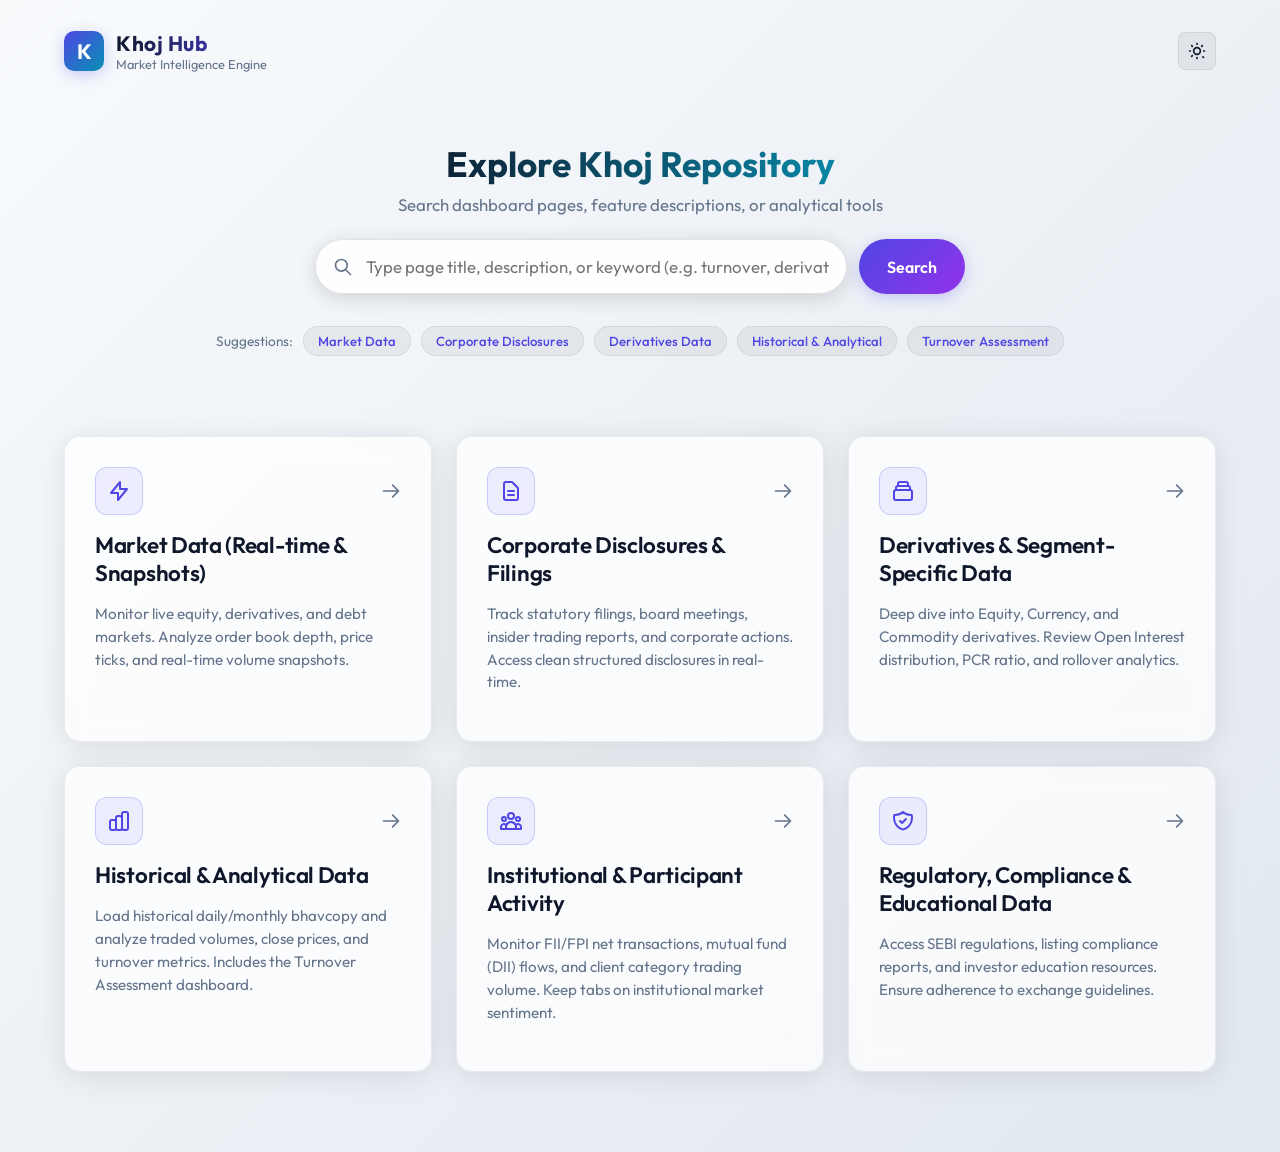
==== commit 1d05dfb1: "makes light theme as the default theme" ====
--- a/index.html
+++ b/index.html
@@ -306,10 +306,18 @@
       flex-direction: column;
       gap: 16px;
       backdrop-filter: blur(12px);
-      transition: all 0.4s cubic-bezier(0.165, 0.84, 0.44, 1);
+      transition: all 0.4s cubic-bezier(0.165, 0.84, 0.44, 1), opacity 0.3s ease, order 0s;
       position: relative;
       box-shadow: 0 4px 30px rgba(0, 0, 0, 0.1);
       overflow: hidden;
+      order: 0;
+    }
+
+    .dashboard-card.fade-out {
+      opacity: 0.12;
+      transform: scale(0.96);
+      pointer-events: none;
+      order: 99;
     }
 
     /* Neon Gradient Border Hover Effect */
@@ -459,11 +467,7 @@
       opacity: 0.5;
     }
 
-    .fade-out {
-      opacity: 0.15;
-      transform: scale(0.98);
-      pointer-events: none;
-    }
+    /* .fade-out is now handled by .dashboard-card.fade-out above */
 
     /* Search results dropdown styles */
     .search-results-dropdown {
@@ -622,7 +626,7 @@
     }
   </style>
 </head>
-<body>
+<body class="light-theme">
 
   <!-- Header -->
   <header>
@@ -1093,14 +1097,16 @@
     // Initialize Theme early
     (function() {
       const savedTheme = localStorage.getItem('theme');
-      if (savedTheme === 'light') {
+      if (savedTheme === 'dark') {
+        document.body.classList.remove('light-theme');
+      } else {
         document.body.classList.add('light-theme');
       }
     })();
 
     window.addEventListener('DOMContentLoaded', () => {
       const savedTheme = localStorage.getItem('theme');
-      syncThemeIcons(savedTheme === 'light');
+      syncThemeIcons(savedTheme !== 'dark');
     });
 
     // Search and Suggestion Handling
@@ -1168,18 +1174,21 @@
       });
     }
 
-    // Filters cards on the page based on searchIndex matches using word tokenization (AND matching)
+    // Filters AND reorders cards on the page based on searchIndex matches
     function matchCards(query) {
       const cleanQuery = query.toLowerCase().trim();
       const cardsGrid = document.getElementById('cards-grid');
       const noResults = document.getElementById('no-results-box');
+      const cardIds = ['card-market', 'card-disclosures', 'card-derivatives', 'card-historical', 'card-institutional', 'card-regulatory'];
       
       if (!cleanQuery) {
-        // Reset state
-        searchIndex.forEach(item => {
-          const cardId = getCardIdByUrl(item.url);
+        // Reset: remove fade-out and reset order for all cards
+        cardIds.forEach((cardId, idx) => {
           const card = document.getElementById(cardId);
-          if (card) card.classList.remove('fade-out');
+          if (card) {
+            card.classList.remove('fade-out');
+            card.style.order = idx;
+          }
         });
         cardsGrid.style.display = 'grid';
         noResults.style.display = 'none';
@@ -1191,7 +1200,6 @@
       // Find which URLs match the query
       const matchedUrls = searchIndex.filter(item => {
         if (queryWords.length === 0) return false;
-        // Verify every query word matches at least one field of this page item
         return queryWords.every(word => {
           return item.title.toLowerCase().includes(word) ||
                  item.subtitle.toLowerCase().includes(word) ||
@@ -1201,27 +1209,33 @@
         });
       }).map(item => item.url);
 
+      const cardUrlMap = {
+        'card-market': ['market_data.html'],
+        'card-disclosures': ['corporate_disclosures.html'],
+        'card-derivatives': ['derivatives_data.html'],
+        'card-historical': ['historical_analytical.html', 'turnover_assement.html'],
+        'card-institutional': ['institutional_activity.html'],
+        'card-regulatory': ['regulatory_compliance.html']
+      };
+
       let matchCount = 0;
-      const cardIds = ['card-market', 'card-disclosures', 'card-derivatives', 'card-historical', 'card-institutional', 'card-regulatory'];
-      
+      let matchOrder = 0;
+      let nonMatchOrder = cardIds.length;
+
+      // First pass: classify and assign order
       cardIds.forEach(cardId => {
         const card = document.getElementById(cardId);
         if (!card) return;
-
-        let urls = [];
-        if (cardId === 'card-market') urls = ['market_data.html'];
-        else if (cardId === 'card-disclosures') urls = ['corporate_disclosures.html'];
-        else if (cardId === 'card-derivatives') urls = ['derivatives_data.html'];
-        else if (cardId === 'card-historical') urls = ['historical_analytical.html', 'turnover_assement.html'];
-        else if (cardId === 'card-institutional') urls = ['institutional_activity.html'];
-        else if (cardId === 'card-regulatory') urls = ['regulatory_compliance.html'];
-
+        const urls = cardUrlMap[cardId] || [];
         const isMatch = urls.some(url => matchedUrls.includes(url));
+
         if (isMatch) {
           card.classList.remove('fade-out');
+          card.style.order = matchOrder++;
           matchCount++;
         } else {
           card.classList.add('fade-out');
+          card.style.order = nonMatchOrder++;
         }
       });
 
@@ -1268,6 +1282,17 @@
                  item.category.toLowerCase().includes(word) ||
                  item.details.some(d => d.toLowerCase().includes(word));
         });
+      });
+
+      // Direct/leaf pages (no own card on homepage) surface first
+      const categoryPageUrls = new Set([
+        'market_data.html', 'corporate_disclosures.html', 'derivatives_data.html',
+        'historical_analytical.html', 'institutional_activity.html', 'regulatory_compliance.html'
+      ]);
+      matches.sort((a, b) => {
+        const aIsDirect = !categoryPageUrls.has(a.url) ? 0 : 1;
+        const bIsDirect = !categoryPageUrls.has(b.url) ? 0 : 1;
+        return aIsDirect - bIsDirect;
       });
 
       visibleSearchResults = matches.slice(0, 4);
@@ -1299,7 +1324,7 @@
         return `
           <div class="search-result-item" data-index="${idx}" onclick="handleResultItemClick('${item.url}')">
             <div class="result-header">
-              <span class="result-title">${highlightTitle}</span>
+              <span class="result-title">${highlightedTitle}</span>
               <span class="result-category">${highlightedCategory}</span>
             </div>
             <div class="result-subtitle">${highlightedSubtitle}</div>
